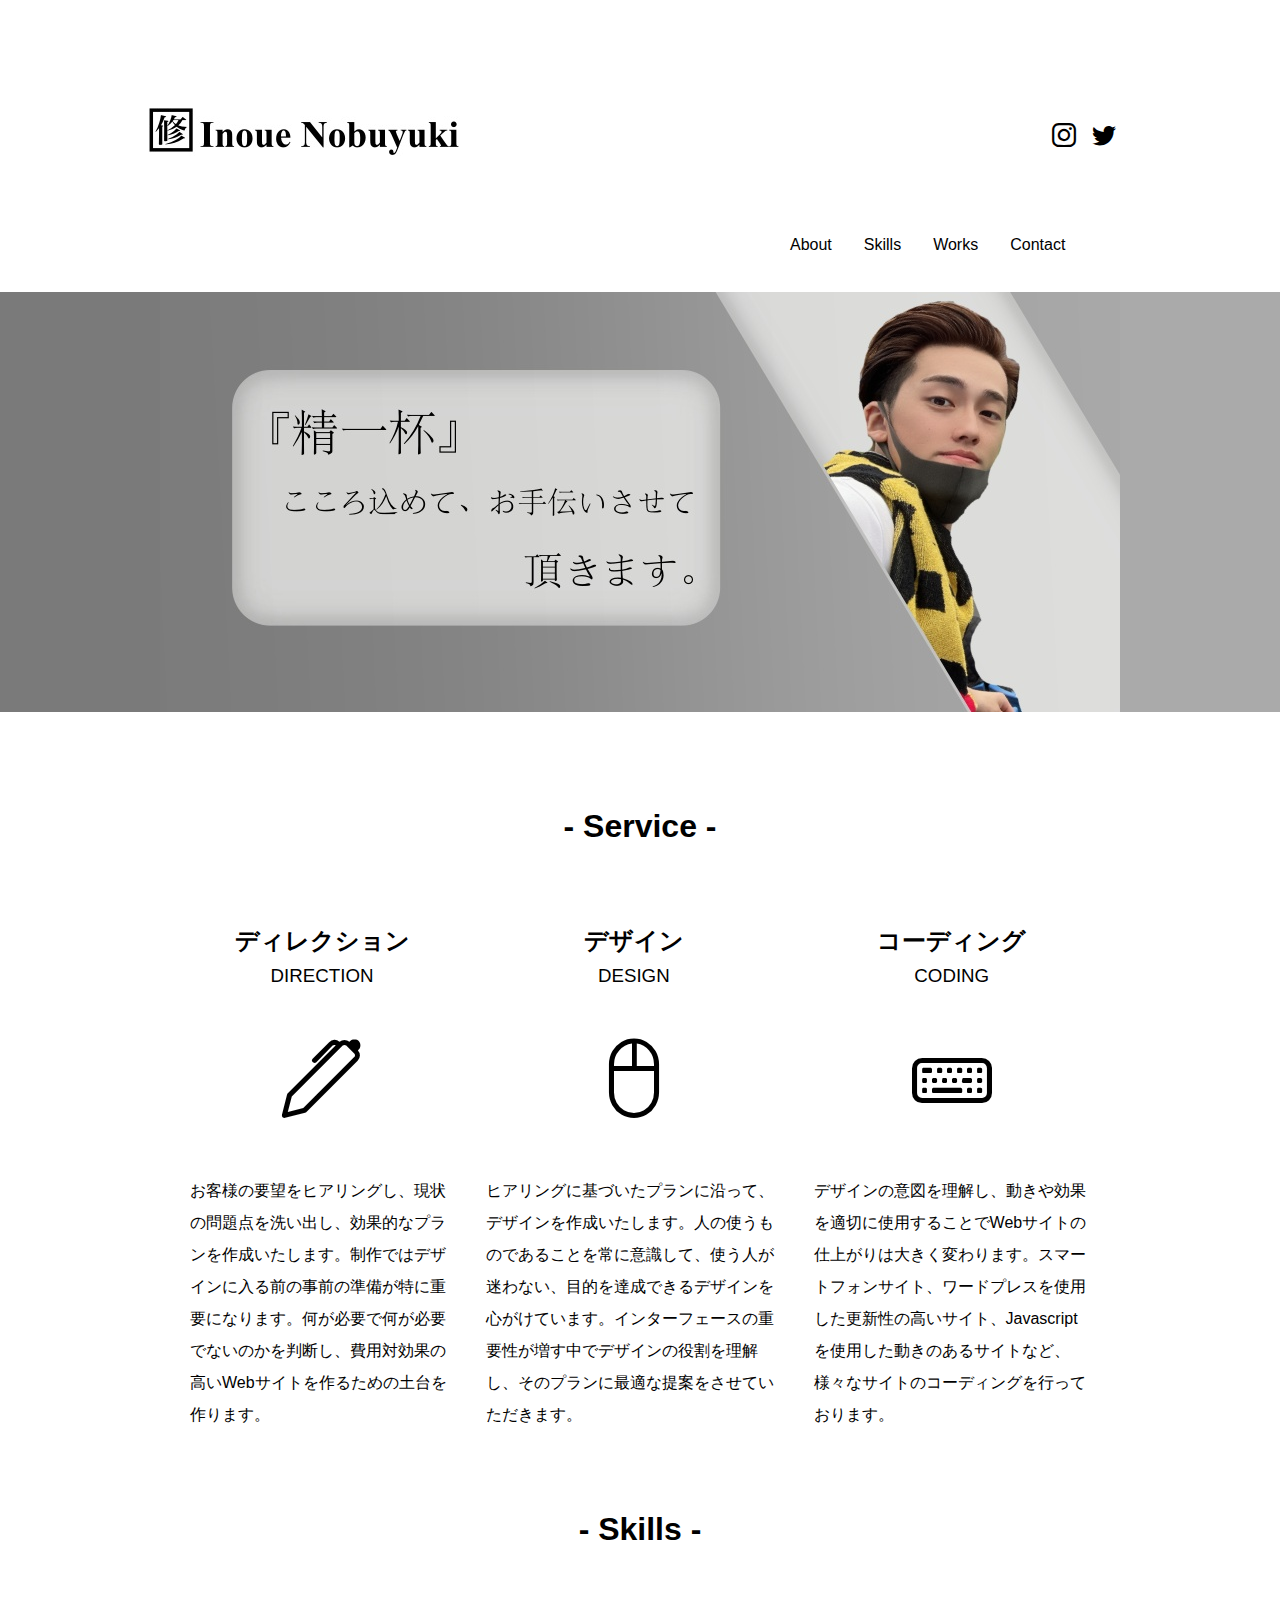
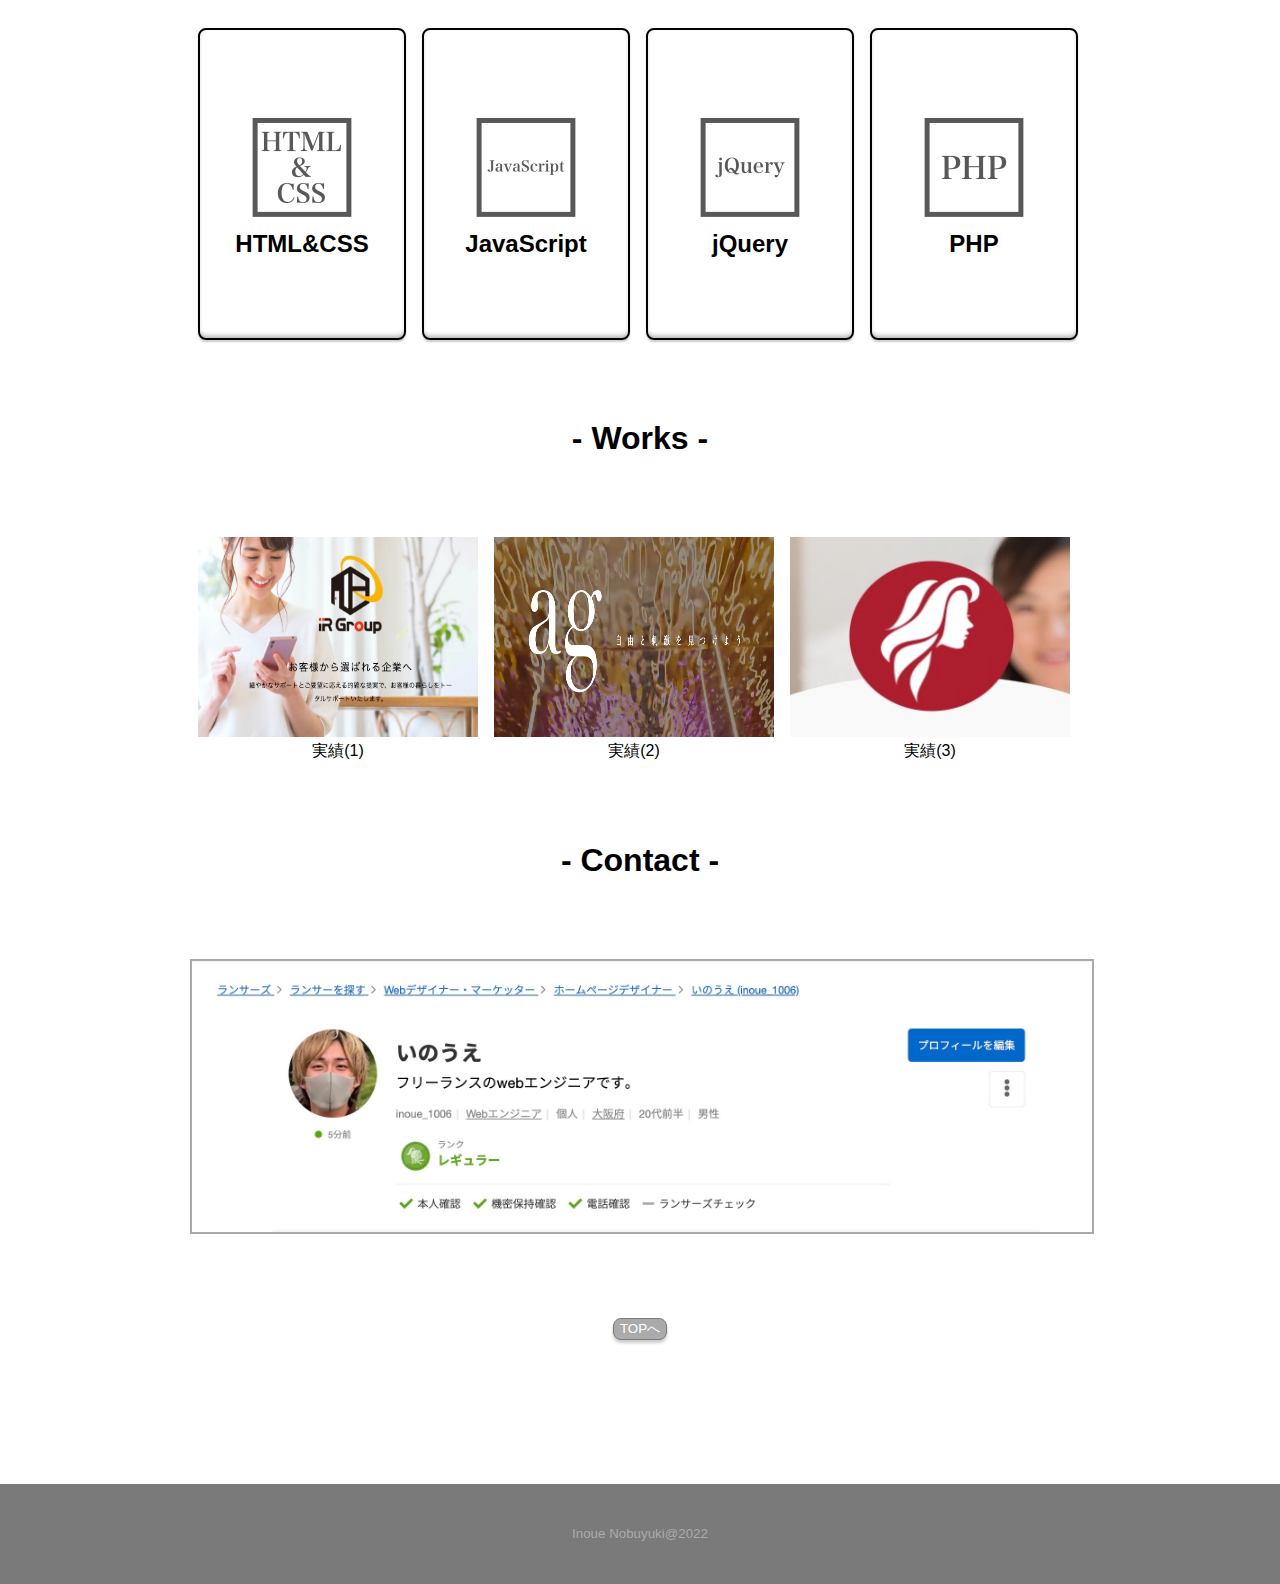
==== index.html @ 069657dd "Add files via upload" ====
<!DOCTYPE html>
<html lang="ja">
<head>
  <meta charset="UTF-8">
  <meta http-equiv="X-UA-Compatible" content="IE=edge">
  <meta name="viewport" content="width=device-width, initial-scale=1.0">
  <meta name="description" content="web制作専門のフリーランスエンジニアInoue NObuyukiポートフォリオサイト">
  <meta name="keywords" content="WEB制作・WEBデザイン">
  <title>WEB制作専門のフリーランス『WEBエンジニアのInoue Nobuyuki』</title>
  <link rel="stylesheet" href="CSS/style.css">
  <link rel="stylesheet" href="CSS/responsive.css">
  <link rel="stylesheet" href="https://cdn.jsdelivr.net/npm/bootstrap-icons@1.8.1/font/bootstrap-icons.css"><!-- bootstrap icons の CSS を読み込む -->
  <link rel="shortcut icon" href="img/ファビコン1 (99).jpg" type="image/x-icon">
</head>
<body>
  <header>
    <a href="#" id="top"></a>
    <div class="header-box">
      <div class="header-flex">
        <h1>
          <a href="index.html">
            <img
              src="img/バナー完成2 (3).jpg"
              alt="仮）バナー画像">
              <img src="img/バナーレス.png" alt="バナー">
          </a>
        </h1>
        <ul>
          <div class="responsive">
            <li>
              <i class="bi bi-filter-right"></i>
            </li>
          </div>
          <li><a href="#"><i class="bi bi-instagram"></i></a></li>
          <li><a href="#"><i class="bi bi-twitter"></i></a></li>
        </ul>
      </div>
      <div class="header-li">
        <nav>
          <ul>
            <li><a href="about.html" id="about">About</a></li>
            <li><a href="#skills">Skills</a></li>
            <li><a href="#works" >Works</a></li>
            <li><a href="#contact">Contact</a></li>
          </ul>
        </nav>
      </div>
    </div>
  </header>

  <main>
    <div class="main-pic">
      <div class="main-pic-mask1"></div>
      <img src="img/メイン画像999.jpg" alt="仮)メイン画像">
      <img src="img/メイン33.png" alt="仮）メイン画像">
      <div class="main-pic-mask2"></div>
    </div>
    <div class="main-box">
      <div class="main-title">
        <h1>- Service -</h1>
      </div>
      <div class="main-service">
          <section>
            <h2>ディレクション</h2>
            <h3>DIRECTION</h3>
            <i class="bi bi-pen"></i>
            <p>お客様の要望をヒアリングし、現状の問題点を洗い出し、効果的なプランを作成いたします。制作ではデザインに入る前の事前の準備が特に重要になります。何が必要で何が必要でないのかを判断し、費用対効果の高いWebサイトを作るための土台を作ります。</p>
          </section>
         <section>
            <h2>デザイン</h2>
            <h3>DESIGN</h3>
            <i class="bi bi-mouse2"></i>
            <p>ヒアリングに基づいたプランに沿って、デザインを作成いたします。人の使うものであることを常に意識して、使う人が迷わない、目的を達成できるデザインを心がけています。インターフェースの重要性が増す中でデザインの役割を理解し、そのプランに最適な提案をさせていただきます。</p>
         </section>
          <section>
            <h2>コーディング</h2>
            <h3>CODING</h3>
            <i class="bi bi-keyboard"></i>
            <p>デザインの意図を理解し、動きや効果を適切に使用することでWebサイトの仕上がりは大きく変わります。スマートフォンサイト、ワードプレスを使用した更新性の高いサイト、Javascriptを使用した動きのあるサイトなど、様々なサイトのコーディングを行っております。</p>
          </section>
      </div>
      <div class="main-skills">
        <a href="#" id="skills"></a>
        <div class="main-title">
          <h1>- Skills -</h1>
        </div>
          <ul>
            <section>
              <li><img
                  src="img/html&css1.png"
                  alt="仮）hthml画像"
                  width="100px"
                  height="100px">
                  <h2>HTML&CSS</h2></li>
            </section>
            <section>
              <li><img
                  src="img/JavaScript1.png"
                  alt=""
                  width="100px"
                  height="100px">
                  <h2>JavaScript</h2></li>
            </section>
            <section>
              <li><img
                  src="img/jQ2.png"
                  alt=""
                  width="100px"
                  height="100px">
                  <h2>jQuery</h2></li>
            </section>
            <section>
              <li><img 
                  src="img/php1.png"
                  alt=""
                  width="100px"
                  height="100px">
                  <h2>PHP</h2></li>
            </section>
          </ul>
      </div>
      <div class="main-works">
        <a href="#" id="works"></a>
        <div class="main-title">
          <h1>- Works -</h1>
        </div>
        <div class="main-works-content">
          <section>
            <a href="https://ir-g.jp/"><img src="img/実績3.jpg" alt=""><p>実績(1)</p></a>
          </section>
          <section>
            <a href="https://ag-ree.jp/"><img src="img/実績2.jpg" alt=""><p>実績(2)</p></a>
          </section>
            <section>
              <a href="https://yoboukyoukai.com/"><img src="img/実績１.jpg" alt=""><p>実績(3)</p></a>
            </section>
        </div>
      </div>
      <div class="main-contact">
        <a href="#" id="contact"></a>
        <div class="main-title">
          <h1>- Contact -</h1>
        </div>
        <form action="">
          <a href="https://www.lancers.jp/profile/inoue_1006?ref=header_menu">
            <img src="img/ランサーズホーム2.jpg"
             alt="仮）ランサーズホーム">
            <img src="img/スクリーンショット 2022-04-23 7.02.14.jpg"
             alt="仮）ランサーズホーム">
          </a>
        </form>
        <a href="#top">
          <button>TOPへ</button>
        </a>
      </div>
    </div>
  </main>

  <footer>
    <div class="footer-content">
      <small>Inoue Nobuyuki@2022</small>
    </div>
  </footer>

  <script src="JS/main.js"></script>
</body>
</html>
---- CSS/style.css ----
/* common */
html { scroll-behavior: smooth;}


html,body,h1,p,ul,li,a,img,h2,h3,footer,small,section {
  margin: 0;
  padding: 0;
}

body {
  font-size: 16px;
  font-family:  Helvetica, '游ゴシック', 'Yu Gothic', YuGothic, HiraKakuProN-W3, 'メイリオ', Meiryo, sans-serif;
}

ul {
  list-style: none;
}

a {
  text-decoration: none;
  color: inherit;
}


/* resuponnsibu */
.responsive {
  display: none;
}


/* header */
/* header-box */
header .header-box {
  width: 1000px;
  margin: 100px auto 32px;
  height: 160px;
  /* outline: 2px solid skyblue; */
}

/* header-flex */
header .header-flex {
  display: flex;
  justify-content: space-between;
}

header .header-flex img {
  vertical-align: middle;
  cursor: pointer;
}

header .header-flex img + img {
  display: none;
}

header .header-flex ul {
  display: flex;
  font-size: 24px;
  padding-right: 24px;
  line-height: 3;
}

header .header-flex ul li {
  transition: opacity .3s;
}

header .header-flex ul li:hover {
  opacity: 0.5;
}

header .header-flex ul li + li {
  margin-left: 16px;
}

/* header-li */
header .header-li {
  display: block;
  width: 35%;
  margin-left: auto;
  margin-top: 64px;
}

header .header-li ul {
  display: flex;
}

header .header-li ul li+li{
  margin-left: 32px;
}

header .header-li ul a {
  text-align: center;
  transition: opacity .3s;
}

header .header-li ul a:hover {
  text-align: center;
  opacity: 0.5;
  text-decoration: underline;
}

/* main */
/* main-pic */
main .main-pic {
  display: flex;
}

main .main-pic img {
  /* outline: 2px solid skyblue; */
  margin: 0 0 24px;
  width: 960px;
  height: 420px;
}

main .main-pic img + img {
  display: none;
}

main .main-pic-mask1 {
  width: 100%;
  height: 420px;
  background: #7a7a7a;
}

main .main-pic-mask2 {
  width: 100%;
  height: 420px;
  background: #aaa;
}

/* main-box */
main .main-box {
  width: 900px;
  margin: 72px auto 64px;
  /* outline: 2px solid skyblue; */
}

/* main-service */
main .main-title {
  text-align: center;
  margin: 0 0 80px;
}

main .main-service {
  /* outline: 2px solid skyblue; */
  display: flex;
  text-align: center;
}

main .main-service section + section{
  padding-left: 32px;
}

main .main-service h2 {
  font-weight: bold;
}

main .main-service section h3{
  margin-top: 8px;
  margin-bottom: 48px;
  font-weight: normal;
}

main .main-service section i{
  font-size: 80px;
}

main .main-service section p{
  text-align: start;
  margin: 48px 0 80px;
  line-height: 32px;
}

/* main-skills */
/* main .main-skills {
  /* outline: 2px solid skyblue; */
/* }  */

main .main-skills ul {
  display: flex;
  padding-bottom: 80px;
}

main .main-skills ul section {
  margin:0 8px;
  border: 2px solid black;
  padding: 88px 32px 80px;
  border-radius: 8px;
  box-shadow: 0 2px 2px rgba(0,0,0,0.2), 0 -4px 5px -2px #aeaeae inset;
}

main .main-skills ul section li {
  width: 140px;
  text-align: center;
}

main .main-skills ul section li h2 {
  padding-top: 8px;
}

/* main-works */
main .main-works {
  /* outline: 2px solid skyblue; */
  padding-bottom: 80px;
}

main .main-works-content {
  display: flex;
}

main .main-works-content section{
  padding: 0 8px;
}

main .main-works-content section a{
  transition: opacity .3s;
}

main .main-works-content section a img{
  width: 280px;
  height: 200px;
}

main .main-works-content section a:hover{
  opacity: 0.5;
  text-decoration: underline;
}

main .main-works-content section p{
  text-align: center;
}

/* main-contact */
main .main-contact {
  /* outline: 2px solid skyblue; */
  padding-bottom: 80px;
  text-align: center;
}

main .main-contact img {
  border: 2px solid #aaa;
  width: 900px;
  transition: opacity .3s;
  margin-bottom: 80px;
}

main .main-contact img:hover {
  opacity: .5;
}


main .main-contact img + img {
  display: none;
}


main .main-contact button {
  background: #aaa;
  color: #fff;
  border: 1px solid #7a7a7a;
  border-radius: 8px;
  cursor: pointer;
  transition: opacity .3s;
  box-shadow: 0 3px 3px rgba(0,0,0,0.2), 0 -4px 5px -2px #aeaeae inset;
}

main .main-contact button:hover {
  opacity: 0.5;
  box-shadow: 0 1px 1px rgba(0,0,0,0.2), 0 -4px 5px -2px #aeaeae inset;
}

/* footer */
footer {
  background: #7a7a7a;
  height: 100px;
  text-align: center;
}

footer .footer-content {
  /* outline: 2px solid skyblue; */
  color: #aaa;
  padding: 40px;
}

/* about */
/* about-content */
main .about-content {
  /* outline: 2px solid skyblue; */
  width: 1000px;
  margin: 100px auto 32px;
  color: #1d1d1dbd;
}

main .about-content h1 {
  /* outline: 2px solid skyblue; */
  font-size: 48px;
  font-weight: normal;
  padding-bottom: 24px;
}

main .about-text {
  margin: 24px 0px;
}

main .about-text p {
  /* outline: 2px solid skyblue; */
  line-height: 1.9;
  font-size: 16px;
}


main .about-flex {
  display: flex;
  /* outline: 2px solid skyblue; */
  padding: 8px 0 40px;
}

main .about-flex img {
  display: block;
  width: 160px;
  height: 160px;
  padding-right: 34px;
}

main .about-flex p {
  /* outline: 2px solid skyblue; */
  line-height: 1.9;
}

main .about-flex p span {
  color: black;
}

main .about-flex p.nema {
  /* outline: 2px solid skyblue; */
  width: 100%;
}
---- CSS/responsive.css ----
/* 1000px以下のstyle */
@media(max-width:1000px) {
  header .header-box {
    width: 100%;
    margin: 100px auto 32px;
    height: 160px;
    /* outline: 2px solid skyblue; */
  }
  
}

/* 900px以下のstyle */
@media(max-width:900px) {
  main .main-box {
    width: 100%;
    margin: 72px auto 64px;
    /* outline: 2px solid red; */
  }


  main .main-pic img {
    /* outline: 2px solid skyblue; */
    margin: 0 0 24px;
    width: 100%;
    height: 100%;
  }

  main .main-contact img {
    border: 2px solid #aaa;
    width: 100%;
    transition: opacity .3s;
    margin-bottom: 80px;
  }
}

/* 760px以下のstyle */
@media(max-width:760px) {

  /* heder */
  header .header-flex img {
    display: none;
  }

  header .header-flex {
    /* outline:  2px solid skyblue; */
    justify-content: space-between;
  }

  header .header-flex img + img {
    display: block;
    padding-left: 8px;
  }

  header .header-flex .responsive {
    display: block;
    font-size: 32px;
    line-height: 2;
    margin-right: 8px;
  }

  header .header-flex .responsive li {
    list-style: none;
  }

  header .header-flex ul > li {
    display: none;
  }

  header .header-flex ul {
    padding: 0;
  }

  header .header-li {
    display: none;
  }

  header .header-box {
    margin-top: 8px;
    width: 100%;
    height: 64px;
  }

  /* main */
  main .main-box {
    outline:none;
    width: 100%;
    margin-top: 24px;
  }

  /* main-pic */
  main .main-pic img {
    display: none;
  }

  main .main-pic img + img {
    display: block;
    margin: 0;
  }


  main .main-pic-mask1 {
    background: #fff;
  }

  main .main-pic-mask2 {
    background: #fff;
  }

  /* main-service */
  main .main-title {
    text-align: center;
    margin: 0 0 40px;
  }

  main .main-service {
    /* outline: 2px solid skyblue; */
    display: block;
    text-align: center;
    padding: 0 24px;
    font-size: 16px;
  }

  main .main-service section + section{
    padding-left: 0;
  }
  
  
  main .main-service section h3{
    margin-top: 8px;
    margin-bottom: 16px;
    font-weight: normal;
  }

  main .main-service section i{
    font-size: 40px;
  }

  main .main-service section p{
    text-align: start;
    margin: 16px 0 40px;
    line-height: 32px;
  }

  /* main-skills */
  /* main .main-skills {
    /* outline: 2px solid skyblue; */
  /* } */ 

  main .main-skills ul {
    display: block;
    padding-bottom: 40px;
  }

  main .main-skills ul section {
    width: 150px;
    margin:16px auto;
    border: 2px solid black;
    padding: 40px 24px 40px;
    border-radius: 8px;
    box-shadow: 0 2px 2px rgba(0,0,0,0.2), 0 -4px 5px -2px #aeaeae inset;
  }

  main .main-skills ul section img {
    display: block;
    width: 100px;
    height: 100px;
    margin: 0 auto;
  }


  /* main-works */
  main .main-works {
    /* outline: 2px solid skyblue; */
    padding-bottom: 40px;
  }

  main .main-works-content {
    display: block;
  }

  main .main-works-content section a{
    transition: opacity .3s;
  }
  main .main-works-content section a img{
    display: block;
    width: 280px;
    margin: 0 auto;
  }

  /* main-contact */
  main .main-contact {
    /* outline: 2px solid skyblue; */
    padding-bottom: 40px;
    text-align: center;
  }

  main .main-contact img {
    display: none;
  }
  
  main .main-contact img:hover {
    opacity: .5;
  }
  
  
  main .main-contact img +img {
    display: block;
    border: 2px solid #aaa;
    width: 390px;
    margin: 0 auto 40px;
  }


  /* footer */
  footer {
    /* outline: 2px solid skyblue; */
    width: 100%;
  }

}
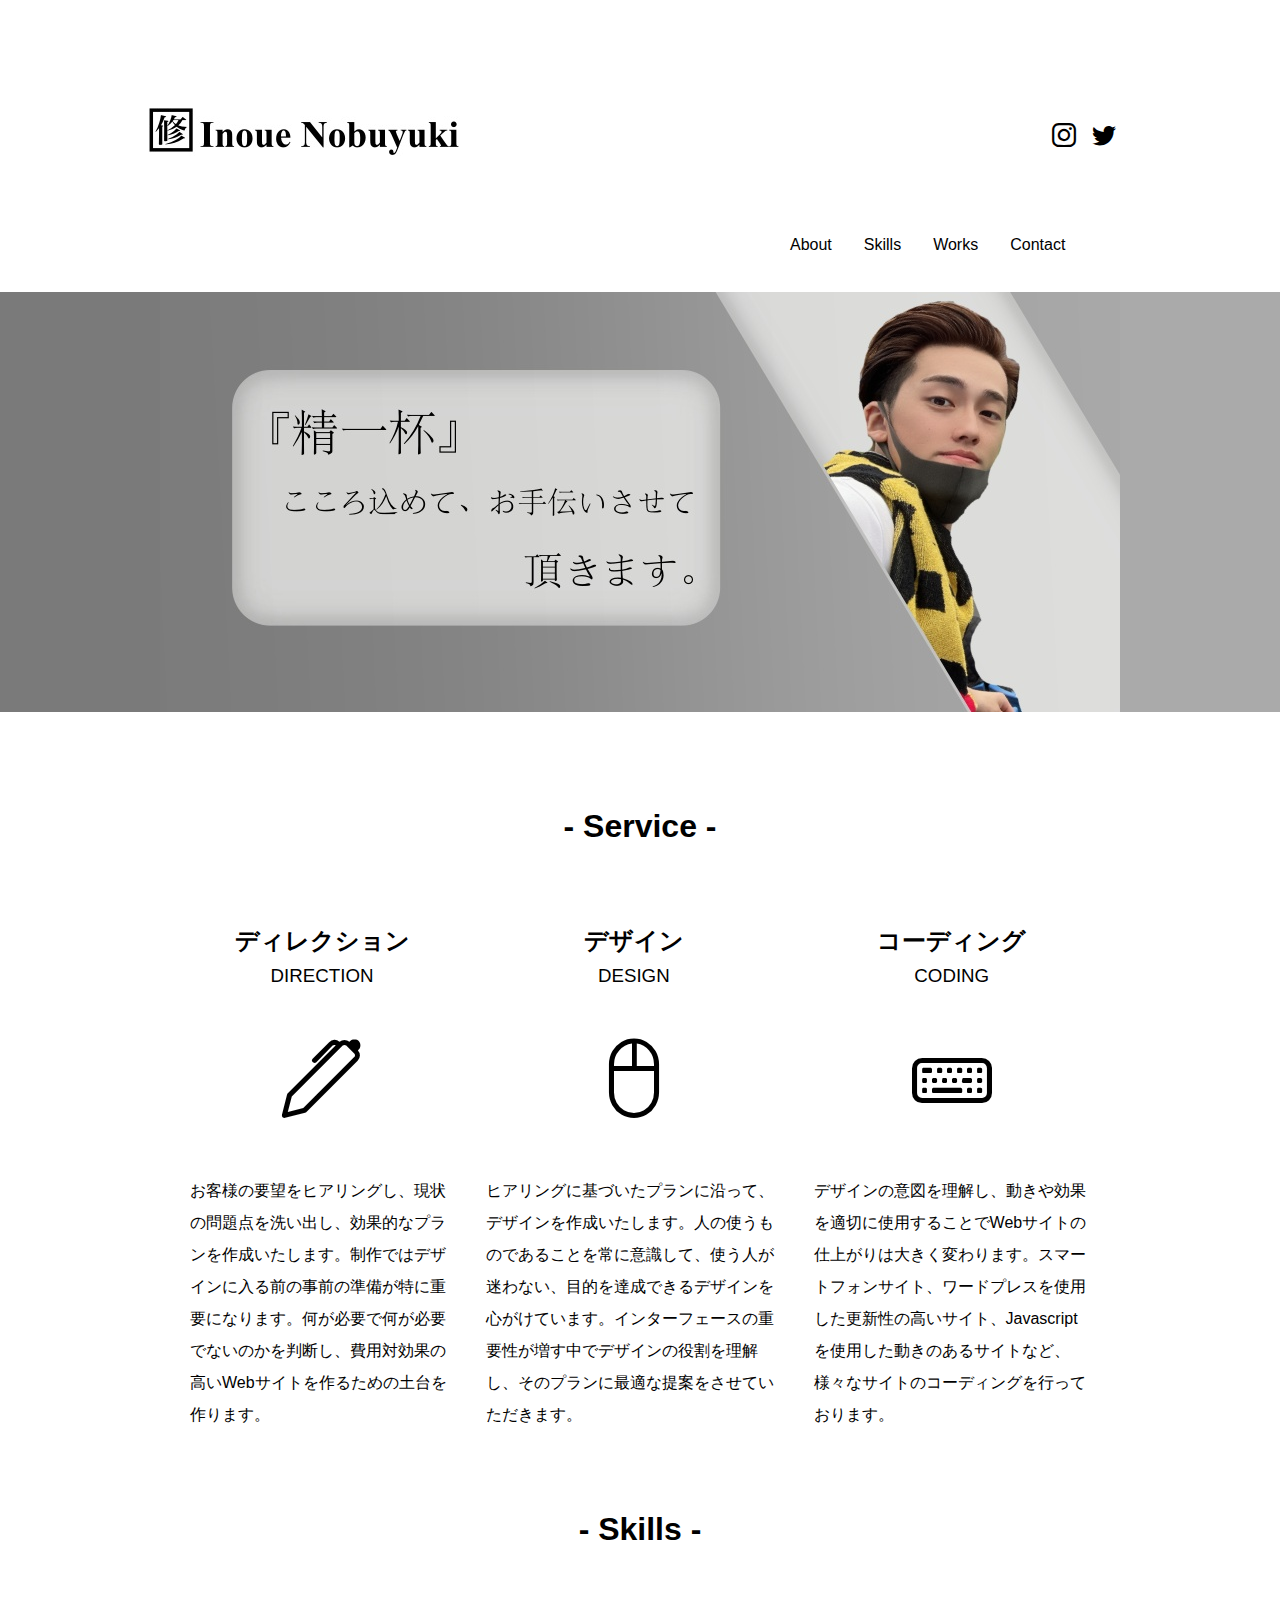
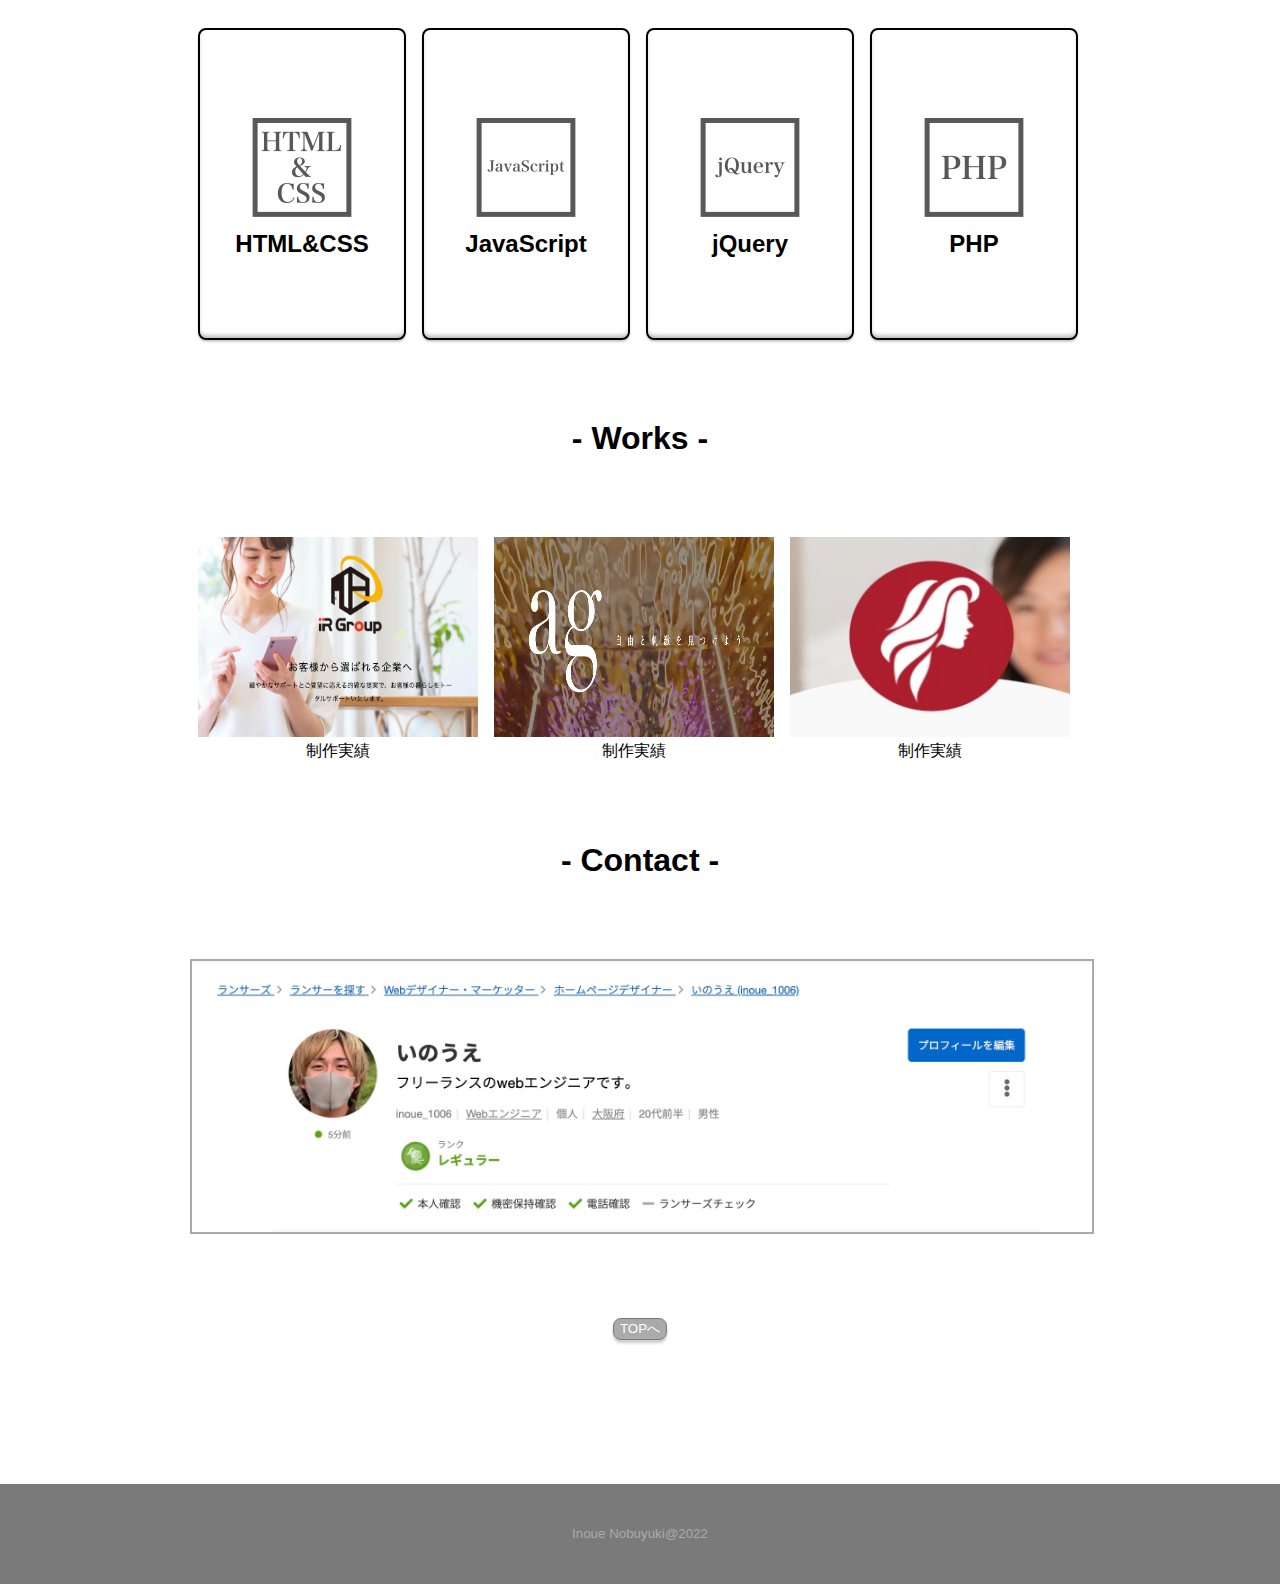
==== commit 97d8ef5d: "Add files via upload" ====
--- a/index.html
+++ b/index.html
@@ -28,7 +28,7 @@
         <ul>
           <div class="responsive">
             <li>
-              <i class="bi bi-filter-right"></i>
+              <i class="bi bi-filter-right" id="open"></i>
             </li>
           </div>
           <li><a href="#"><i class="bi bi-instagram"></i></a></li>
@@ -39,14 +39,25 @@
         <nav>
           <ul>
             <li><a href="about.html" id="about">About</a></li>
-            <li><a href="#skills">Skills</a></li>
-            <li><a href="#works" >Works</a></li>
-            <li><a href="#contact">Contact</a></li>
+            <li><a href="skills.html" id="skills">Skills</a></li>
+            <li><a href="works.html"  id="works">Works</a></li>
+            <li><a href="contact.html"  id="contact">Contact</a></li>
           </ul>
         </nav>
       </div>
     </div>
   </header>
+
+
+  <div class="overlay">
+    <span><i class="bi bi-filter-right" id="close"></i></span>
+    <nav>
+      <li><a href="about.html" id="about">About</a></li>
+      <li><a href="skills.html" id="skills">Skills</a></li>
+      <li><a href="works.html"  id="works">Works</a></li>
+      <li><a href="contact.html"  id="contact">Contact</a></li>
+    </nav>
+  </div>
 
   <main>
     <div class="main-pic">
@@ -80,7 +91,7 @@
           </section>
       </div>
       <div class="main-skills">
-        <a href="#" id="skills"></a>
+        <!-- <a href="#" id="skills"></a> -->
         <div class="main-title">
           <h1>- Skills -</h1>
         </div>
@@ -120,28 +131,28 @@
           </ul>
       </div>
       <div class="main-works">
-        <a href="#" id="works"></a>
+        <!-- <a href="#" id="works"></a> -->
         <div class="main-title">
           <h1>- Works -</h1>
         </div>
         <div class="main-works-content">
           <section>
-            <a href="https://ir-g.jp/"><img src="img/実績3.jpg" alt=""><p>実績(1)</p></a>
+            <a href="https://ir-g.jp/"><img src="img/実績3.jpg" alt=""><p>制作実績</p></a>
           </section>
           <section>
-            <a href="https://ag-ree.jp/"><img src="img/実績2.jpg" alt=""><p>実績(2)</p></a>
+            <a href="https://ag-ree.jp/"><img src="img/実績2.jpg" alt=""><p>制作実績</p></a>
           </section>
             <section>
-              <a href="https://yoboukyoukai.com/"><img src="img/実績１.jpg" alt=""><p>実績(3)</p></a>
+              <a href="https://yoboukyoukai.com/"><img src="img/実績１.jpg" alt=""><p>制作実績</p></a>
             </section>
         </div>
       </div>
       <div class="main-contact">
-        <a href="#" id="contact"></a>
+        <!-- <a href="#" id="contact"></a> -->
         <div class="main-title">
           <h1>- Contact -</h1>
         </div>
-        <form action="">
+        <form>
           <a href="https://www.lancers.jp/profile/inoue_1006?ref=header_menu">
             <img src="img/ランサーズホーム2.jpg"
              alt="仮）ランサーズホーム">
--- a/CSS/style.css
+++ b/CSS/style.css
@@ -285,7 +285,8 @@
 /* about-content */
 main .about-content {
   /* outline: 2px solid skyblue; */
-  width: 1000px;
+  /* width: 1000px; */
+  width: 100%;
   margin: 100px auto 32px;
   color: #1d1d1dbd;
 }
@@ -333,4 +334,9 @@
 main .about-flex p.nema {
   /* outline: 2px solid skyblue; */
   width: 100%;
-}+}
+
+/* overlay */
+.overlay {
+  display: none;
+}
--- a/CSS/responsive.css
+++ b/CSS/responsive.css
@@ -56,6 +56,7 @@
     font-size: 32px;
     line-height: 2;
     margin-right: 8px;
+    cursor: pointer;
   }
 
   header .header-flex .responsive li {
@@ -125,7 +126,12 @@
   }
   
   
+  main .main-service section h2{
+    font-size: 16px;
+  }
+
   main .main-service section h3{
+    font-size: 16px;
     margin-top: 8px;
     margin-bottom: 16px;
     font-weight: normal;
@@ -181,11 +187,17 @@
   main .main-works-content section a{
     transition: opacity .3s;
   }
+
   main .main-works-content section a img{
     display: block;
     width: 280px;
     margin: 0 auto;
   }
+
+  main .main-works-content section + section {
+    padding-top: 24px;
+  }
+
 
   /* main-contact */
   main .main-contact {
@@ -217,4 +229,92 @@
     width: 100%;
   }
 
+  /* overlay */
+  .responsive #open.hide {
+    display: none;  /* 非表示にする */
+  }
+
+  .overlay {
+    display: block;
+  }
+
+  .overlay {
+    position: fixed;  /* 領域の設定 */
+    top: 0;  /* 上いっぱい */
+    bottom: 0;  /* 下いっぱい */
+    left: 0;  /* 左いっぱい */
+    right: 0;  /* 右いっぱい */
+    background: rgba(255, 255, 255, 0.95);  /* 背景色は半透明の白 */
+    text-align: center;  /* テキストを中央揃えに */
+    padding: 64px;  /* 上下左右にパディングを設定 */
+    opacity: 0;  /* 非表示にしておく */
+    pointer-events: none;  /* pointer 系のイベントは無効化 */
+    transition: opacity .6s;  /* opacityが徐々に変化するようにする */
+  }
+
+  .overlay li a {
+    transition: .3s;
+  }
+  .overlay li a:hover{
+    opacity: .5;
+    text-decoration: underline;
+  }
+
+  .overlay.show {
+    opacity: 1;  /* 透明を解除 */
+    pointer-events: auto;  /* 元に戻す為、既定値のautoにする */
+  }
+
+  .overlay #close {
+    position: absolute;  /* 絶対配置 */
+    top: 16px;  /* 上から16pxに */
+    right: 16px;  /* 右から16pxに */
+    font-size: 32px;  /* 文字サイズの設定 */
+    cursor: pointer;  /* カーソルを指の形に */
+    transition: .3s;
+  }
+
+  .overlay #close:hover {
+    opacity: .5;
+  }
+
+  .overlay nav {
+    list-style-type: none;  /* 黒丸を消す */
+    margin: 0;  /* マージンのリセット */
+    padding: 0;  /* パディングのりセット */
+  }
+
+  .overlay li {
+    margin-top: 36px;  /* 上に24pxのマージンを付ける */
+    opacity: 0;  /* 最初は消しておく */
+    transform: translateY(16px);  /* 16px下に配置する */
+    transition: opacity .3s, transform 0.3s;
+    /* opacityとtransformのアニメーションに0.3秒ずつかけてね */
+  }
+
+  .overlay.show li {
+    opacity: 1;  /* 非表示を解除 */
+    transform: none;  /* 元の位置に配置する */
+  }
+
+
+  /* ↓overlayにshowがついたとき、liの1,2,3番目に対して */
+  .overlay.show li:nth-child(1) {
+    transition-delay: .1s;  /* アニメーションの変化時間 */
+  }
+
+  .overlay.show li:nth-child(2) {
+    transition-delay: .2s;  /* アニメーションの変化時間 */
+  }
+
+  .overlay.show li:nth-child(3) {
+    transition-delay: .3s;  /* アニメーションの変化時間 */
+  }
+
+  .overlay.show li:nth-child(4) {
+    transition-delay: .4s;  /* アニメーションの変化時間 */
+  }
+
+
+
 }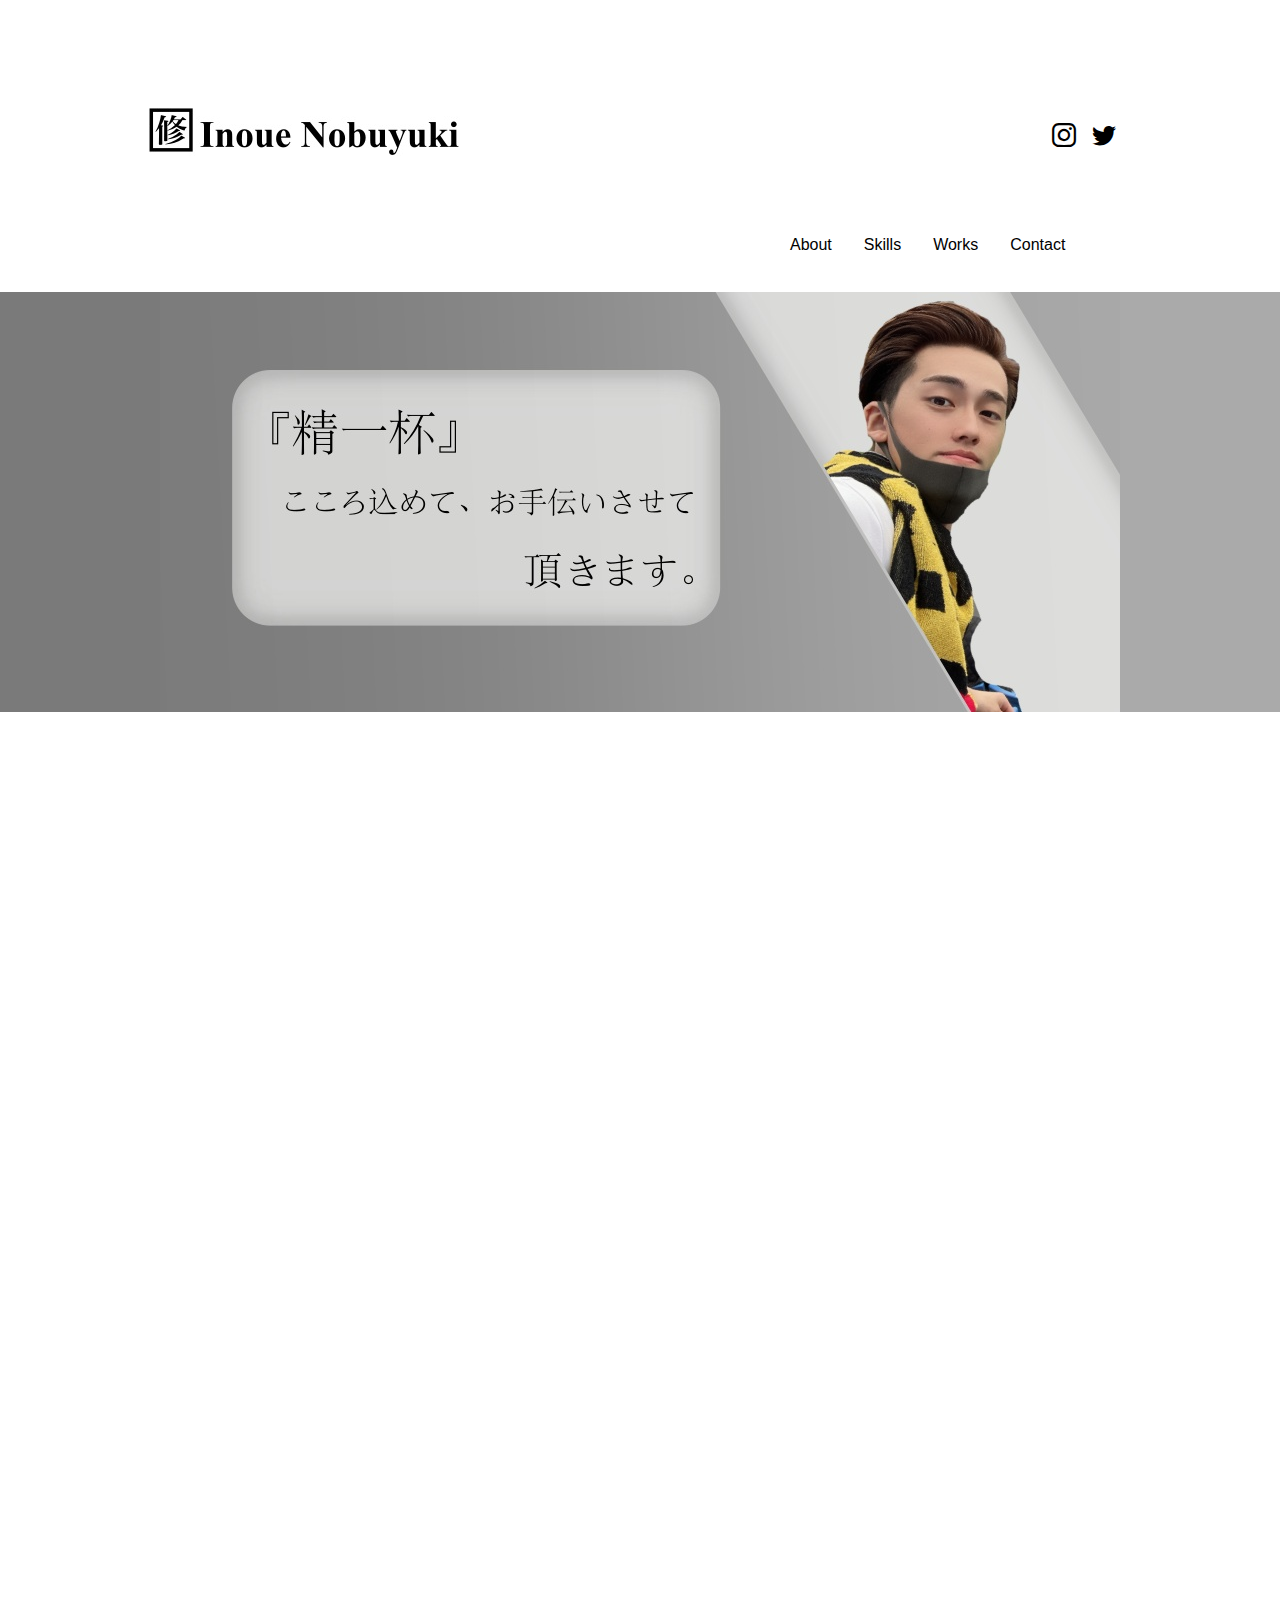
==== commit efa8ccad: "Add files via upload" ====
--- a/index.html
+++ b/index.html
@@ -15,7 +15,7 @@
 <body>
   <header>
     <a href="#" id="top"></a>
-    <div class="header-box">
+    <div class="header-box animate">
       <div class="header-flex">
         <h1>
           <a href="index.html">
@@ -60,30 +60,30 @@
   </div>
 
   <main>
-    <div class="main-pic">
+    <div class="main-pic animate">
       <div class="main-pic-mask1"></div>
       <img src="img/メイン画像999.jpg" alt="仮)メイン画像">
       <img src="img/メイン33.png" alt="仮）メイン画像">
       <div class="main-pic-mask2"></div>
     </div>
     <div class="main-box">
-      <div class="main-title">
+      <div class="main-title animate title">
         <h1>- Service -</h1>
       </div>
       <div class="main-service">
-          <section>
+          <section class="animate service1">
             <h2>ディレクション</h2>
             <h3>DIRECTION</h3>
             <i class="bi bi-pen"></i>
             <p>お客様の要望をヒアリングし、現状の問題点を洗い出し、効果的なプランを作成いたします。制作ではデザインに入る前の事前の準備が特に重要になります。何が必要で何が必要でないのかを判断し、費用対効果の高いWebサイトを作るための土台を作ります。</p>
           </section>
-         <section>
+         <section class="animate service2">
             <h2>デザイン</h2>
             <h3>DESIGN</h3>
             <i class="bi bi-mouse2"></i>
             <p>ヒアリングに基づいたプランに沿って、デザインを作成いたします。人の使うものであることを常に意識して、使う人が迷わない、目的を達成できるデザインを心がけています。インターフェースの重要性が増す中でデザインの役割を理解し、そのプランに最適な提案をさせていただきます。</p>
          </section>
-          <section>
+          <section class="animate service3">
             <h2>コーディング</h2>
             <h3>CODING</h3>
             <i class="bi bi-keyboard"></i>
@@ -92,11 +92,12 @@
       </div>
       <div class="main-skills">
         <!-- <a href="#" id="skills"></a> -->
-        <div class="main-title">
+        <div class="main-title animate title">
           <h1>- Skills -</h1>
         </div>
+        <div class="">
           <ul>
-            <section>
+            <section class="animate skills1">
               <li><img
                   src="img/html&css1.png"
                   alt="仮）hthml画像"
@@ -104,7 +105,7 @@
                   height="100px">
                   <h2>HTML&CSS</h2></li>
             </section>
-            <section>
+            <section class="animate skills2">
               <li><img
                   src="img/JavaScript1.png"
                   alt=""
@@ -112,7 +113,7 @@
                   height="100px">
                   <h2>JavaScript</h2></li>
             </section>
-            <section>
+            <section class="animate skills3">
               <li><img
                   src="img/jQ2.png"
                   alt=""
@@ -120,7 +121,7 @@
                   height="100px">
                   <h2>jQuery</h2></li>
             </section>
-            <section>
+            <section class="animate skills4">
               <li><img 
                   src="img/php1.png"
                   alt=""
@@ -129,39 +130,42 @@
                   <h2>PHP</h2></li>
             </section>
           </ul>
+        </div>
       </div>
       <div class="main-works">
         <!-- <a href="#" id="works"></a> -->
-        <div class="main-title">
+        <div class="main-title animate title">
           <h1>- Works -</h1>
         </div>
         <div class="main-works-content">
-          <section>
+          <section class="animate works1">
             <a href="https://ir-g.jp/"><img src="img/実績3.jpg" alt=""><p>制作実績</p></a>
           </section>
-          <section>
+          <section class="animate works2">
             <a href="https://ag-ree.jp/"><img src="img/実績2.jpg" alt=""><p>制作実績</p></a>
           </section>
-            <section>
+            <section class="animate works3">
               <a href="https://yoboukyoukai.com/"><img src="img/実績１.jpg" alt=""><p>制作実績</p></a>
             </section>
         </div>
       </div>
       <div class="main-contact">
         <!-- <a href="#" id="contact"></a> -->
-        <div class="main-title">
+        <div class="main-title animate title">
           <h1>- Contact -</h1>
         </div>
-        <form>
-          <a href="https://www.lancers.jp/profile/inoue_1006?ref=header_menu">
-            <img src="img/ランサーズホーム2.jpg"
-             alt="仮）ランサーズホーム">
-            <img src="img/スクリーンショット 2022-04-23 7.02.14.jpg"
-             alt="仮）ランサーズホーム">
-          </a>
-        </form>
+        <div class="animate contact">
+          <form>
+            <a href="https://www.lancers.jp/profile/inoue_1006?ref=header_menu">
+              <img src="img/ランサーズホーム2.jpg"
+               alt="仮）ランサーズホーム">
+              <img src="img/スクリーンショット 2022-04-23 7.02.14.jpg"
+               alt="仮）ランサーズホーム">
+            </a>
+          </form>
+        </div>
         <a href="#top">
-          <button>TOPへ</button>
+          <button class="animate top">TOPへ</button>
         </a>
       </div>
     </div>
@@ -173,6 +177,6 @@
     </div>
   </footer>
 
-  <script src="JS/main.js"></script>
+  <script src="main.js"></script>
 </body>
 </html>--- a/CSS/style.css
+++ b/CSS/style.css
@@ -286,7 +286,7 @@
 main .about-content {
   /* outline: 2px solid skyblue; */
   /* width: 1000px; */
-  width: 100%;
+  width: 70%;
   margin: 100px auto 32px;
   color: #1d1d1dbd;
 }
@@ -340,3 +340,100 @@
 .overlay {
   display: none;
 }
+
+/* animation */
+.animate {
+  opacity: 0;
+  transform: translatex(500px);
+  transition: opacity 6s, transform 3s;
+}
+
+.animate.title{
+  opacity: 0;
+  transform: translateY(100px);
+  transition: opacity 3s, transform 3s;
+}
+
+.animate.service1{
+  opacity: 0;
+  transform: translateY(100px);
+  transition:opacity 5s, transform 3s;
+}
+
+.animate.service2{
+  opacity: 0;
+  transform: translateY(200px);
+  transition:opacity 5s, transform 3s;
+}
+
+.animate.service3{
+  opacity: 0;
+  transform: translateY(300px);
+  transition:opacity 5s, transform 3s;
+}
+
+.animate.skills1 {
+  opacity: 0;
+  transform: translateY( 150px);
+  transition: opacity 5s, transform 3s;
+}
+.animate.skills2 {
+  opacity: 0;
+  transform: translateY(200px);
+  transition: opacity 5s, transform 3s;
+}
+.animate.skills3 {
+  opacity: 0;
+  transform: translateY(250px);
+  transition: opacity 5s, transform 3s;
+}
+.animate.skills4 {
+  opacity: 0;
+  transform: translateY( 300px);
+  transition: opacity 5s, transform 3s;
+}
+
+.animate.works1 {
+  opacity: 0;
+  transform: translateY(100px);
+  transition: opacity 5s, transform 3s;
+}
+.animate.works2 {
+  opacity: 0;
+  transform: translateY(200px);
+  transition: opacity 5s, transform 3s;
+}
+.animate.works3 {
+  opacity: 0;
+  transform: translateY(300px);
+  transition: opacity 5s, transform 3s;
+}
+
+.animate.contact {
+  opacity: 0;
+  transform: translateX(500px);
+  transition: opacity 3s, transform 3s;
+}
+/* 
+.animate.footer {
+  opacity: 0;
+  transition: opacity 3s
+} */
+
+.animate.top {
+  opacity: 0;
+  transform: translateX(500px);
+  transition: opacity 1s 1s, transform 1s 1s;
+}
+
+.animate.link {
+  opacity: 0;
+  transform: translateY(100px);
+  transition: opacity 3s, transform 2s
+}
+
+
+.animate.appear {
+  opacity: 1;
+  transform: none;
+}--- a/CSS/responsive.css
+++ b/CSS/responsive.css
@@ -6,6 +6,13 @@
     height: 160px;
     /* outline: 2px solid skyblue; */
   }
+
+
+  .animate {
+    opacity: 0;
+    transform: translatex(700px);
+    transition: opacity 6s, transform 3s;
+  }
   
 }
 
@@ -31,6 +38,14 @@
     transition: opacity .3s;
     margin-bottom: 80px;
   }
+
+
+  .animate {
+    opacity: 0;
+    transform: translatex(500px);
+    transition: opacity 6s, transform 3s;
+  }
+
 }
 
 /* 760px以下のstyle */
@@ -315,6 +330,11 @@
     transition-delay: .4s;  /* アニメーションの変化時間 */
   }
 
-
-
+  /* アニメーション */
+
+  .animate {
+    opacity: 0;
+    transform: translateX(50px);
+    transition: opacity 3s, transform 3s;
+  }
 }